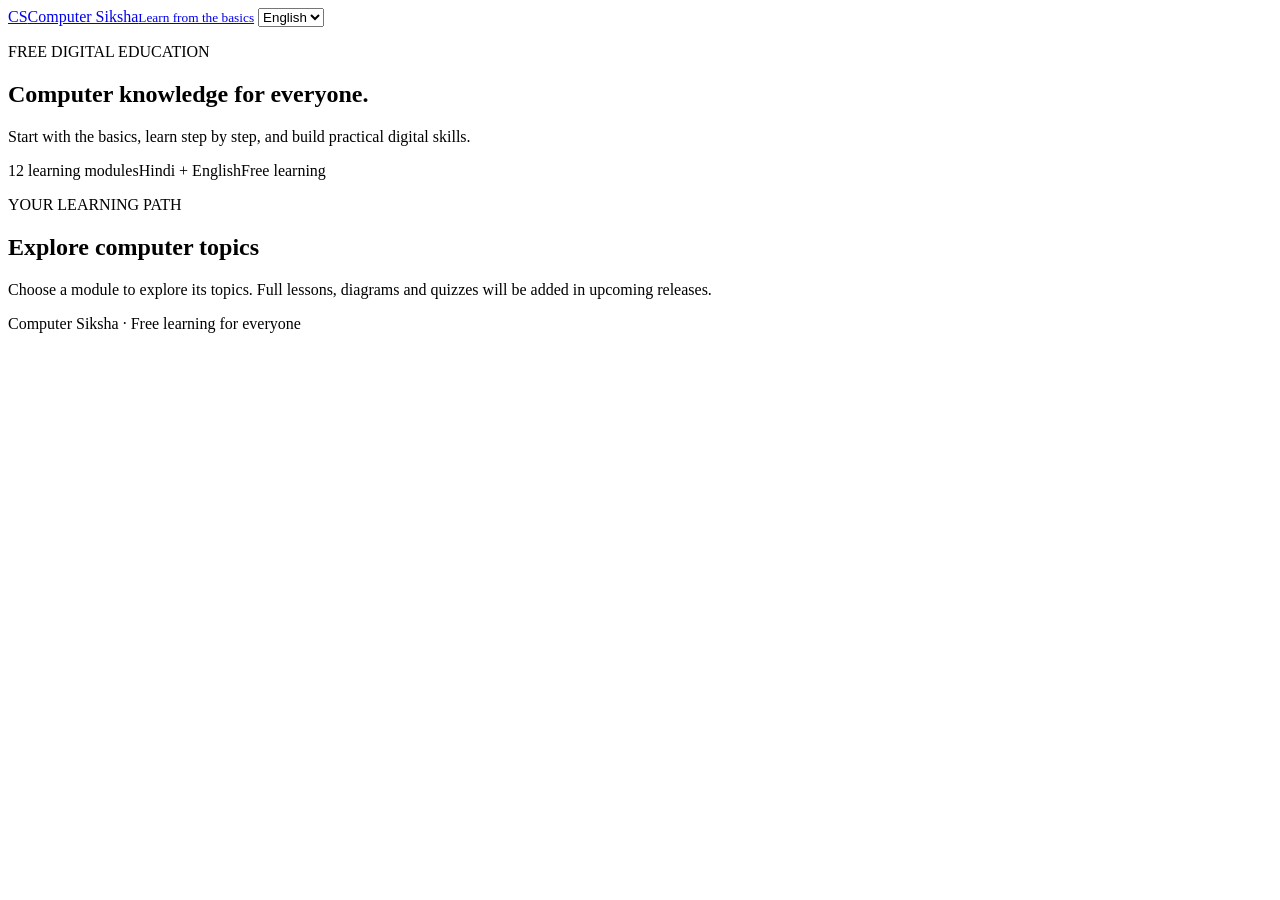
==== web/index.html @ 4361beff "Add Computer Siksha Phase 1: web/index.html" ====
<!doctype html>
<html lang="en">
<head>
  <meta charset="utf-8">
  <meta name="viewport" content="width=device-width, initial-scale=1">
  <meta name="theme-color" content="#176b3a">
  <meta name="description" content="Free bilingual computer education for everyone.">
  <title>Computer Siksha</title>
  <link rel="manifest" href="manifest.webmanifest">
  <link rel="stylesheet" href="styles.css">
</head>
<body>
<header class="topbar">
  <a class="brand" href="#"><span class="mark">CS</span><span>Computer Siksha<small>Learn from the basics</small></span></a>
  <select id="language" aria-label="Choose language"><option value="en">English</option><option value="hi">हिन्दी</option></select>
</header>
<main>
  <section class="hero">
    <p class="eyebrow" id="eyebrow">FREE DIGITAL EDUCATION</p>
    <h1 id="heroTitle">Computer knowledge for everyone.</h1>
    <p id="heroText">Start with the basics, learn step by step, and build practical digital skills.</p>
    <div class="tags"><span>12 learning modules</span><span>Hindi + English</span><span>Free learning</span></div>
  </section>
  <section class="section-head"><div><p class="eyebrow" id="pathLabel">YOUR LEARNING PATH</p><h2 id="moduleHeading">Explore computer topics</h2></div></section>
  <section id="modules" class="grid" aria-live="polite"></section>
  <p class="note" id="note">Choose a module to explore its topics. Full lessons, diagrams and quizzes will be added in upcoming releases.</p>
</main>
<footer>Computer Siksha · Free learning for everyone</footer>
<script src="assets/course-data.js"></script><script src="app.js"></script>
</body></html>
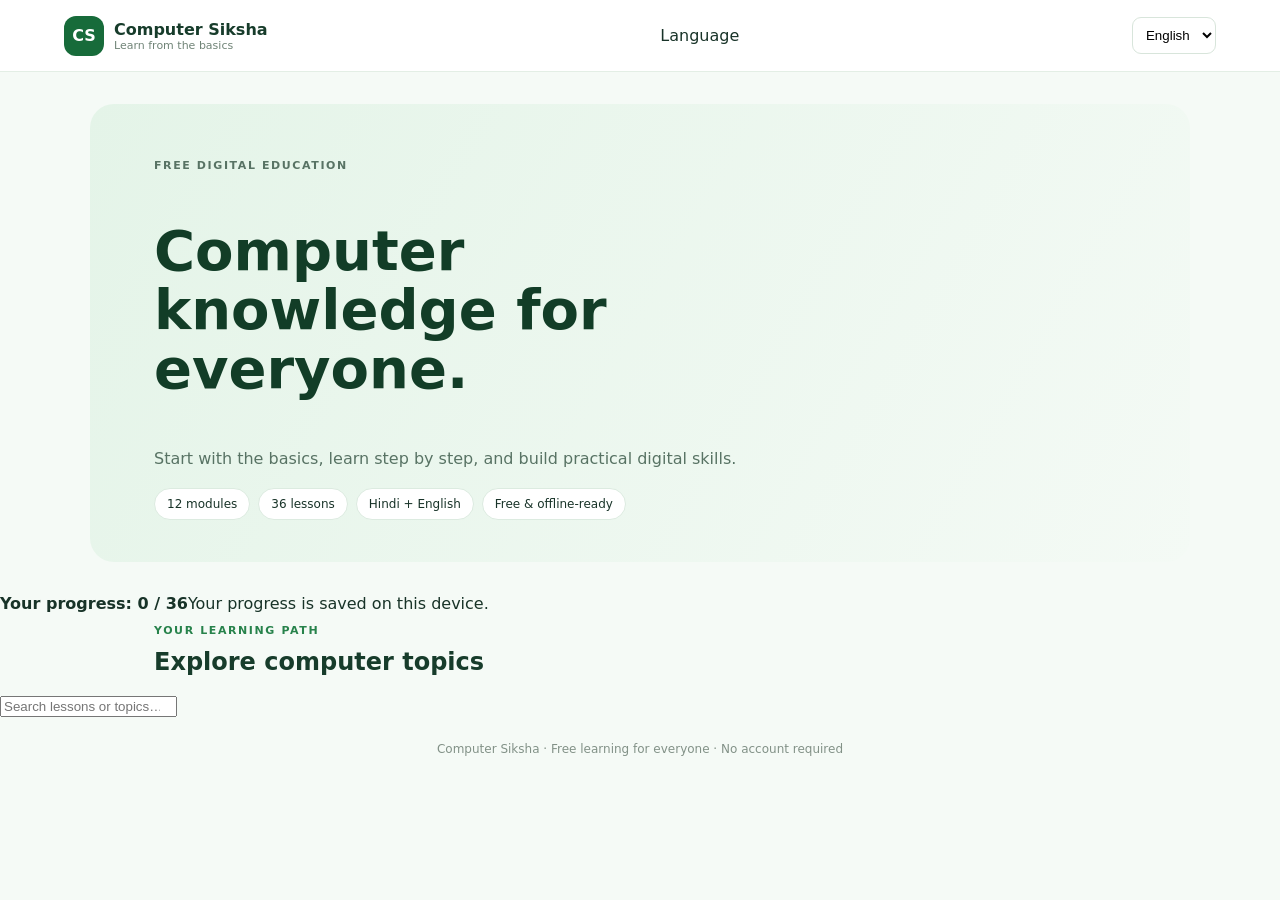
==== commit f4f246c7: "Build bilingual lessons, quizzes and offline learning experience" ====
--- a/web/index.html
+++ b/web/index.html
@@ -1,30 +1,7 @@
 <!doctype html>
-<html lang="en">
-<head>
-  <meta charset="utf-8">
-  <meta name="viewport" content="width=device-width, initial-scale=1">
-  <meta name="theme-color" content="#176b3a">
-  <meta name="description" content="Free bilingual computer education for everyone.">
-  <title>Computer Siksha</title>
-  <link rel="manifest" href="manifest.webmanifest">
-  <link rel="stylesheet" href="styles.css">
-</head>
-<body>
-<header class="topbar">
-  <a class="brand" href="#"><span class="mark">CS</span><span>Computer Siksha<small>Learn from the basics</small></span></a>
-  <select id="language" aria-label="Choose language"><option value="en">English</option><option value="hi">हिन्दी</option></select>
-</header>
-<main>
-  <section class="hero">
-    <p class="eyebrow" id="eyebrow">FREE DIGITAL EDUCATION</p>
-    <h1 id="heroTitle">Computer knowledge for everyone.</h1>
-    <p id="heroText">Start with the basics, learn step by step, and build practical digital skills.</p>
-    <div class="tags"><span>12 learning modules</span><span>Hindi + English</span><span>Free learning</span></div>
-  </section>
-  <section class="section-head"><div><p class="eyebrow" id="pathLabel">YOUR LEARNING PATH</p><h2 id="moduleHeading">Explore computer topics</h2></div></section>
-  <section id="modules" class="grid" aria-live="polite"></section>
-  <p class="note" id="note">Choose a module to explore its topics. Full lessons, diagrams and quizzes will be added in upcoming releases.</p>
-</main>
-<footer>Computer Siksha · Free learning for everyone</footer>
-<script src="assets/course-data.js"></script><script src="app.js"></script>
-</body></html>+<html lang="en"><head><meta charset="utf-8"><meta name="viewport" content="width=device-width,initial-scale=1"><meta name="theme-color" content="#176b3a"><meta name="description" content="Free Hindi and English computer lessons for beginners. Learn computer basics, hardware, internet, office tools and online safety."><title>Computer Siksha — Free Computer Learning</title><link rel="manifest" href="manifest.webmanifest"><link rel="stylesheet" href="styles.css"></head>
+<body><header class="topbar"><a class="brand" href="./"><span class="mark">CS</span><span>Computer Siksha<small>Learn from the basics</small></span></a><label class="language-label" for="language">Language</label><select id="language" aria-label="Choose language"><option value="en">English</option><option value="hi">हिन्दी</option></select></header>
+<main><section class="hero"><p class="eyebrow" id="eyebrow">FREE DIGITAL EDUCATION</p><h1 id="heroTitle">Computer knowledge for everyone.</h1><p id="heroText">Learn step by step with short lessons, practical tips and quick quizzes.</p><div class="tags"><span>12 modules</span><span>36 lessons</span><span>Hindi + English</span><span>Free & offline-ready</span></div></section>
+<section class="progress-wrap"><div class="progress-top"><strong id="progressText">Your progress: 0 / 36</strong><span id="source">Your progress is saved on this device.</span></div><div class="progress-track"><div id="progressBar"></div></div></section>
+<section class="section-head"><div><p class="eyebrow" id="pathLabel">YOUR LEARNING PATH</p><h2 id="moduleHeading">Explore computer topics</h2></div></section><div class="search-wrap"><input id="search" type="search" placeholder="Search lessons or topics…" aria-label="Search lessons"></div><section id="content" class="grid" aria-live="polite"></section></main><footer>Computer Siksha · Free learning for everyone · No account required</footer>
+<script src="assets/course-data.js"></script><script src="assets/lesson-data.js"></script><script src="app.js"></script></body></html>
--- a/web/styles.css
+++ b/web/styles.css
@@ -0,0 +1 @@
+:root{font-family:system-ui,Segoe UI,sans-serif;color:#183328;background:#f5faf6}*{box-sizing:border-box}body{margin:0}.topbar{height:72px;padding:0 5%;display:flex;align-items:center;justify-content:space-between;background:#fff;border-bottom:1px solid #e3eee5}.brand{display:flex;gap:10px;align-items:center;text-decoration:none;color:#173c2b;font-weight:800}.brand small{display:block;font-size:11px;color:#708477;font-weight:500}.mark{width:40px;height:40px;border-radius:12px;background:#176b3a;color:#fff;display:grid;place-items:center}.hero{max-width:1100px;margin:32px auto;padding:42px 5%;border-radius:24px;background:linear-gradient(120deg,#e4f4e8,#f4faf5)}.eyebrow{font-size:11px;letter-spacing:1.6px;font-weight:800;color:#27824b}.hero h1{font-size:clamp(34px,5vw,56px);line-height:1.05;color:#123d27;max-width:650px}.hero p{color:#587364;line-height:1.7}.tags{display:flex;gap:8px;flex-wrap:wrap}.tags span{background:white;border:1px solid #dcebe0;border-radius:30px;padding:8px 12px;font-size:12px}.section-head,.grid{max-width:1100px;margin:0 auto;padding:0 5%}.section-head h2{margin-top:4px;color:#173c2b}.grid{display:grid;grid-template-columns:repeat(3,1fr);gap:14px}.module{background:white;border:1px solid #e1ece4;border-radius:16px;padding:18px;text-align:left;cursor:pointer;color:#183328}.module:hover{border-color:#78b88b;transform:translateY(-2px)}.module b{display:block;margin:9px 0}.module small{color:#718277;line-height:1.5}.topics{grid-column:1/-1;background:#eaf5ed;border-radius:12px;padding:14px 20px}.topics li{padding:4px;color:#385e46}.note{max-width:1000px;margin:32px auto;padding:18px 22px;background:#eaf5ed;border-left:4px solid #27824b;color:#52705e}footer{text-align:center;padding:25px;color:#829187;font-size:12px}select{padding:9px;border:1px solid #d8e5db;border-radius:9px;background:white}@media(max-width:720px){.grid{grid-template-columns:1fr 1fr;padding:0 14px}.hero{margin:16px;padding:28px 22px}.section-head{padding:0 18px}}@media(max-width:440px){.grid{grid-template-columns:1fr}.topbar{padding:0 14px}}
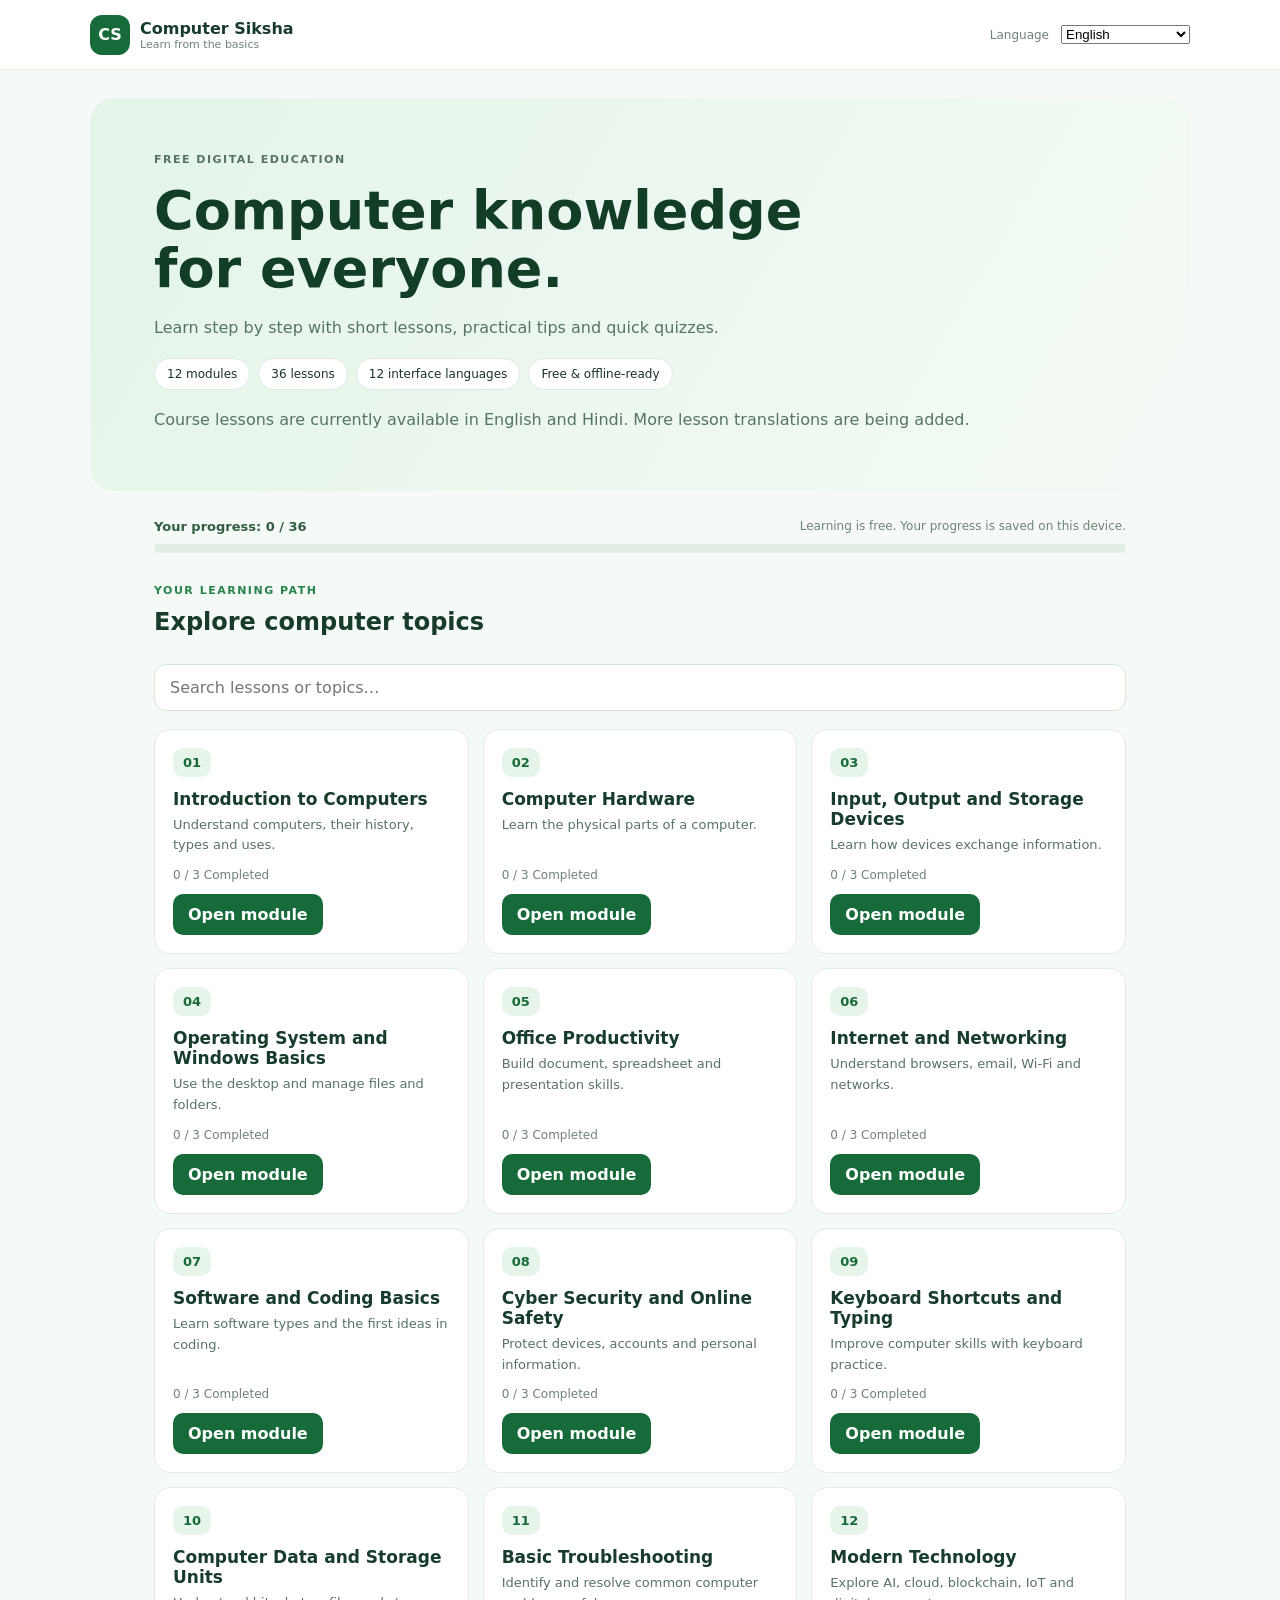
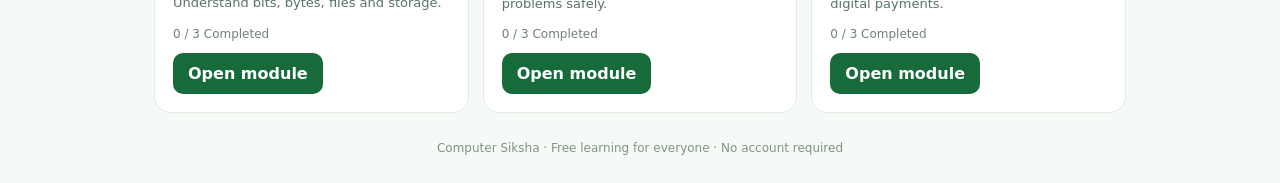
==== commit a75ffc79: "Add 12-language interface foundation and RTL support" ====
--- a/web/index.html
+++ b/web/index.html
@@ -1,7 +1,7 @@
 <!doctype html>
 <html lang="en"><head><meta charset="utf-8"><meta name="viewport" content="width=device-width,initial-scale=1"><meta name="theme-color" content="#176b3a"><meta name="description" content="Free Hindi and English computer lessons for beginners. Learn computer basics, hardware, internet, office tools and online safety."><title>Computer Siksha — Free Computer Learning</title><link rel="manifest" href="manifest.webmanifest"><link rel="stylesheet" href="styles.css"></head>
-<body><header class="topbar"><a class="brand" href="./"><span class="mark">CS</span><span>Computer Siksha<small>Learn from the basics</small></span></a><label class="language-label" for="language">Language</label><select id="language" aria-label="Choose language"><option value="en">English</option><option value="hi">हिन्दी</option></select></header>
-<main><section class="hero"><p class="eyebrow" id="eyebrow">FREE DIGITAL EDUCATION</p><h1 id="heroTitle">Computer knowledge for everyone.</h1><p id="heroText">Learn step by step with short lessons, practical tips and quick quizzes.</p><div class="tags"><span>12 modules</span><span>36 lessons</span><span>Hindi + English</span><span>Free & offline-ready</span></div></section>
+<body><header class="topbar"><a class="brand" href="./"><span class="mark">CS</span><span>Computer Siksha<small>Learn from the basics</small></span></a><label class="language-label" for="language">Language</label><select id="language" aria-label="Choose language"><option value="en">English</option><option value="hi">हिन्दी</option><option value="es">Español</option><option value="zh-CN">简体中文</option><option value="ar">العربية</option><option value="fr">Français</option><option value="pt">Português</option><option value="bn">বাংলা</option><option value="ru">Русский</option><option value="ur">اردو</option><option value="id">Bahasa Indonesia</option><option value="ja">日本語</option></select></header>
+<main><section class="hero"><p class="eyebrow" id="eyebrow">FREE DIGITAL EDUCATION</p><h1 id="heroTitle">Computer knowledge for everyone.</h1><p id="heroText">Learn step by step with short lessons, practical tips and quick quizzes.</p><div class="tags"><span>12 modules</span><span>36 lessons</span><span>12 interface languages</span><span>Free & offline-ready</span></div><p id="localeNote" class="locale-note" role="status"></p></section>
 <section class="progress-wrap"><div class="progress-top"><strong id="progressText">Your progress: 0 / 36</strong><span id="source">Your progress is saved on this device.</span></div><div class="progress-track"><div id="progressBar"></div></div></section>
 <section class="section-head"><div><p class="eyebrow" id="pathLabel">YOUR LEARNING PATH</p><h2 id="moduleHeading">Explore computer topics</h2></div></section><div class="search-wrap"><input id="search" type="search" placeholder="Search lessons or topics…" aria-label="Search lessons"></div><section id="content" class="grid" aria-live="polite"></section></main><footer>Computer Siksha · Free learning for everyone · No account required</footer>
-<script src="assets/course-data.js"></script><script src="assets/lesson-data.js"></script><script src="app.js"></script></body></html>+<script src="assets/locales.js"></script><script src="assets/course-data.js"></script><script src="assets/lesson-data.js"></script><script src="app.js"></script></body></html>
--- a/web/styles.css
+++ b/web/styles.css
@@ -1 +1,2 @@
-:root{font-family:system-ui,Segoe UI,sans-serif;color:#183328;background:#f5faf6}*{box-sizing:border-box}body{margin:0}.topbar{height:72px;padding:0 5%;display:flex;align-items:center;justify-content:space-between;background:#fff;border-bottom:1px solid #e3eee5}.brand{display:flex;gap:10px;align-items:center;text-decoration:none;color:#173c2b;font-weight:800}.brand small{display:block;font-size:11px;color:#708477;font-weight:500}.mark{width:40px;height:40px;border-radius:12px;background:#176b3a;color:#fff;display:grid;place-items:center}.hero{max-width:1100px;margin:32px auto;padding:42px 5%;border-radius:24px;background:linear-gradient(120deg,#e4f4e8,#f4faf5)}.eyebrow{font-size:11px;letter-spacing:1.6px;font-weight:800;color:#27824b}.hero h1{font-size:clamp(34px,5vw,56px);line-height:1.05;color:#123d27;max-width:650px}.hero p{color:#587364;line-height:1.7}.tags{display:flex;gap:8px;flex-wrap:wrap}.tags span{background:white;border:1px solid #dcebe0;border-radius:30px;padding:8px 12px;font-size:12px}.section-head,.grid{max-width:1100px;margin:0 auto;padding:0 5%}.section-head h2{margin-top:4px;color:#173c2b}.grid{display:grid;grid-template-columns:repeat(3,1fr);gap:14px}.module{background:white;border:1px solid #e1ece4;border-radius:16px;padding:18px;text-align:left;cursor:pointer;color:#183328}.module:hover{border-color:#78b88b;transform:translateY(-2px)}.module b{display:block;margin:9px 0}.module small{color:#718277;line-height:1.5}.topics{grid-column:1/-1;background:#eaf5ed;border-radius:12px;padding:14px 20px}.topics li{padding:4px;color:#385e46}.note{max-width:1000px;margin:32px auto;padding:18px 22px;background:#eaf5ed;border-left:4px solid #27824b;color:#52705e}footer{text-align:center;padding:25px;color:#829187;font-size:12px}select{padding:9px;border:1px solid #d8e5db;border-radius:9px;background:white}@media(max-width:720px){.grid{grid-template-columns:1fr 1fr;padding:0 14px}.hero{margin:16px;padding:28px 22px}.section-head{padding:0 18px}}@media(max-width:440px){.grid{grid-template-columns:1fr}.topbar{padding:0 14px}}+:root{font-family:system-ui,"Noto Sans Devanagari",Segoe UI,sans-serif;color:#183328;background:#f5faf6;font-synthesis:none}*{box-sizing:border-box}body{margin:0}.topbar{min-height:70px;padding:10px max(5%,calc((100% - 1100px)/2));display:flex;align-items:center;gap:12px;background:#fff;border-bottom:1px solid #e3eee5}.brand{display:flex;gap:10px;align-items:center;text-decoration:none;color:#173c2b;font-weight:800;margin-right:auto}.brand small{display:block;font-size:11px;color:#708477;font-weight:500}.mark{width:40px;height:40px;border-radius:12px;background:#176b3a;color:#fff;display:grid;place-items:center}.hero{max-width:1100px;margin:28px auto 20px;padding:42px 5%;border-radius:24px;background:linear-gradient(120deg,#e4f4e8,#f4faf5)}.eyebrow{font-size:11px;letter-spacing:1.5px;font-weight:800;color:#27824b}.hero h1{font-size:clamp(32px,5vw,54px);line-height:1.08;color:#123d27;max-width:700px;margin:12px 0}.hero p{color:#587364;line-height:1.7}.tags{display:flex;gap:8px;flex-wrap:wrap}.tags span{background:#fff;border:1px solid #dcebe0;border-radius:30px;padding:8px 12px;font-size:12px}.progress-wrap,.section-head,.search-wrap,.grid{max-width:1100px;margin:0 auto;padding:0 5%}.progress-wrap{padding-top:8px;padding-bottom:20px}.progress-top{display:flex;justify-content:space-between;gap:10px;flex-wrap:wrap;font-size:13px;color:#315d43}.progress-top span,.muted{color:#718277;font-size:12px}.progress-track{height:9px;border-radius:20px;background:#e2eee5;overflow:hidden;margin-top:10px}.progress-track div{height:100%;background:#27824b;width:0;transition:width .2s}.section-head h2{margin-top:4px;color:#173c2b}.search-wrap{padding-top:8px;padding-bottom:18px}.search-wrap input{width:100%;padding:13px 15px;border:1px solid #d8e5db;border-radius:12px;font:inherit;background:white}.grid{display:grid;grid-template-columns:repeat(3,1fr);gap:14px}.module-card{background:#fff;border:1px solid #e1ece4;border-radius:16px;padding:18px;display:flex;flex-direction:column;align-items:flex-start;min-height:205px}.module-icon{background:#e7f4ea;color:#176b3a;border-radius:10px;padding:7px 10px;font-weight:800;font-size:13px}.module-card h3{font-size:17px;margin:12px 0 6px;color:#173c2b}.module-card p{color:#587364;font-size:13px;line-height:1.6;margin:0 0 12px}.module-card .muted{margin-top:auto;margin-bottom:12px}.primary,.secondary,.back{border:0;border-radius:10px;padding:11px 15px;font:inherit;font-weight:700;cursor:pointer}.primary{background:#176b3a;color:#fff}.secondary{background:#e5f2e8;color:#175b34;margin-top:16px}.back{background:transparent;color:#176b3a;padding-left:0}.lesson-title{font-size:clamp(25px,4vw,36px);color:#163e29;margin:8px 0}.lesson-intro{font-size:17px;line-height:1.8;color:#3d5e4b;max-width:850px}.diagram{display:flex;align-items:center;justify-content:center;gap:10px;flex-wrap:wrap;padding:22px 10px;margin:20px 0;background:#eaf5ed;border-radius:16px;color:#176b3a;font-weight:800}.flow-step{padding:13px 16px;border:1px solid #c9e1d0;background:#fff;border-radius:12px;text-align:center;font-size:13px}.flow-step small{font-weight:500;color:#65806d}.key-points{padding-left:24px;max-width:850px;line-height:1.8;color:#355a43}.key-points li{padding:7px 0}.quiz-heading{margin-top:28px;color:#173c2b}.question{border:1px solid #dce9df;border-radius:13px;margin:12px 0;padding:14px 16px;background:#fff}.question legend{font-weight:700;padding:0 5px}.choice{display:flex;gap:8px;align-items:center;padding:9px 4px;cursor:pointer}.result{font-weight:800;padding:12px;border-radius:10px;background:#fff1d8;color:#805000}.result.good{background:#e5f5e9;color:#176b3a}.explanation{font-size:13px;color:#557461;margin:8px 0}.empty{color:#587364}.language-label{font-size:12px;color:#718277}footer{text-align:center;padding:28px;color:#829187;font-size:12px}@media(max-width:800px){.grid{grid-template-columns:repeat(2,1fr)}.hero{margin:16px;padding:28px 22px}.progress-wrap,.section-head,.search-wrap{padding-left:18px;padding-right:18px}}@media(max-width:520px){.grid{grid-template-columns:1fr;padding:0 14px}.topbar{padding:10px 14px}.hero{margin:14px}.progress-top{display:block}.progress-top span{display:block;margin-top:5px}.diagram{gap:6px}.flow-step{padding:10px 11px}}
+.lesson-diagram{display:block;width:100%;max-width:900px;height:auto;border-radius:14px}.diagram:has(.lesson-diagram){padding:8px;background:#eaf5ed}
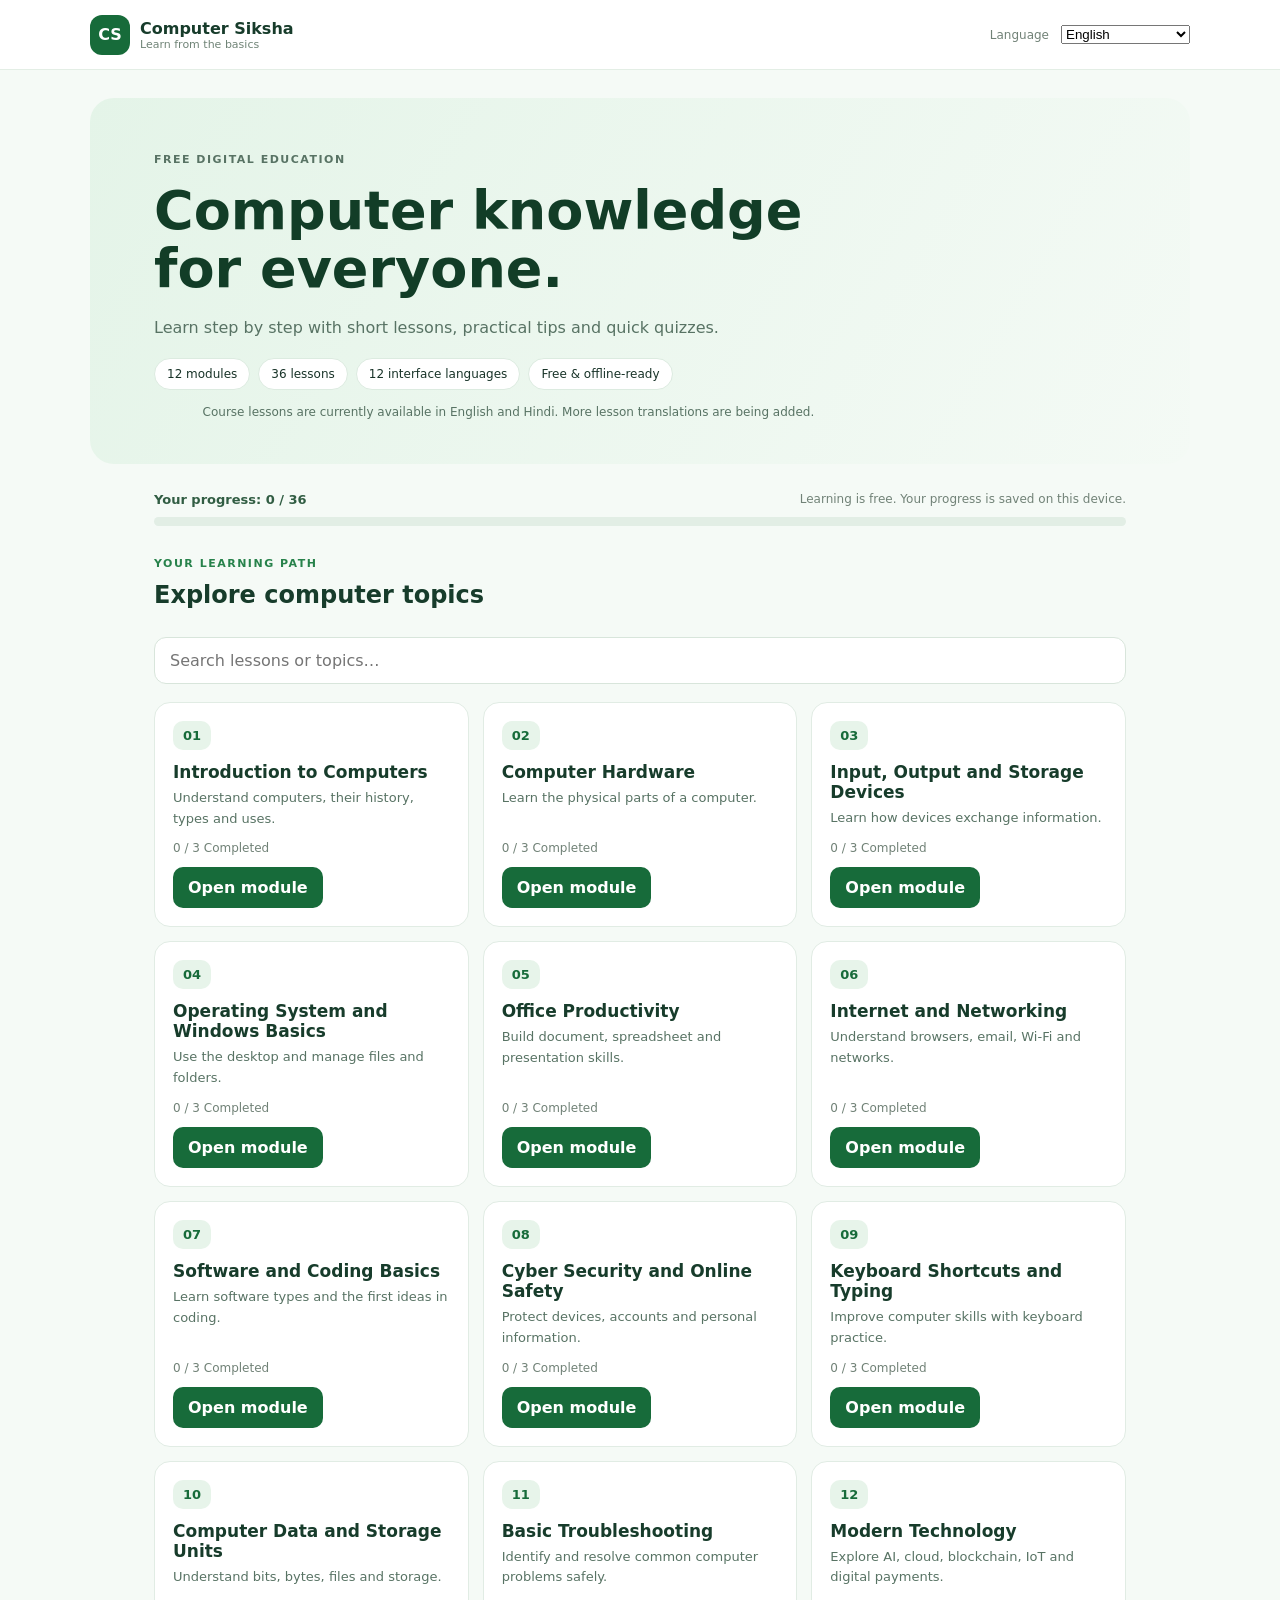
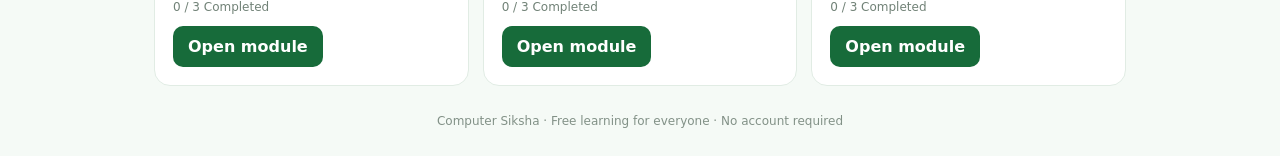
==== commit 15a61f94: "Load translated module names" ====
--- a/web/index.html
+++ b/web/index.html
@@ -4,4 +4,4 @@
 <main><section class="hero"><p class="eyebrow" id="eyebrow">FREE DIGITAL EDUCATION</p><h1 id="heroTitle">Computer knowledge for everyone.</h1><p id="heroText">Learn step by step with short lessons, practical tips and quick quizzes.</p><div class="tags"><span>12 modules</span><span>36 lessons</span><span>12 interface languages</span><span>Free & offline-ready</span></div><p id="localeNote" class="locale-note" role="status"></p></section>
 <section class="progress-wrap"><div class="progress-top"><strong id="progressText">Your progress: 0 / 36</strong><span id="source">Your progress is saved on this device.</span></div><div class="progress-track"><div id="progressBar"></div></div></section>
 <section class="section-head"><div><p class="eyebrow" id="pathLabel">YOUR LEARNING PATH</p><h2 id="moduleHeading">Explore computer topics</h2></div></section><div class="search-wrap"><input id="search" type="search" placeholder="Search lessons or topics…" aria-label="Search lessons"></div><section id="content" class="grid" aria-live="polite"></section></main><footer>Computer Siksha · Free learning for everyone · No account required</footer>
-<script src="assets/locales.js"></script><script src="assets/course-data.js"></script><script src="assets/lesson-data.js"></script><script src="app.js"></script></body></html>+<script src="assets/locales.js"></script><script src="assets/course-locales.js"></script><script src="assets/course-data.js"></script><script src="assets/lesson-data.js"></script><script src="app.js"></script></body></html>
--- a/web/styles.css
+++ b/web/styles.css
@@ -1,2 +1,4 @@
 :root{font-family:system-ui,"Noto Sans Devanagari",Segoe UI,sans-serif;color:#183328;background:#f5faf6;font-synthesis:none}*{box-sizing:border-box}body{margin:0}.topbar{min-height:70px;padding:10px max(5%,calc((100% - 1100px)/2));display:flex;align-items:center;gap:12px;background:#fff;border-bottom:1px solid #e3eee5}.brand{display:flex;gap:10px;align-items:center;text-decoration:none;color:#173c2b;font-weight:800;margin-right:auto}.brand small{display:block;font-size:11px;color:#708477;font-weight:500}.mark{width:40px;height:40px;border-radius:12px;background:#176b3a;color:#fff;display:grid;place-items:center}.hero{max-width:1100px;margin:28px auto 20px;padding:42px 5%;border-radius:24px;background:linear-gradient(120deg,#e4f4e8,#f4faf5)}.eyebrow{font-size:11px;letter-spacing:1.5px;font-weight:800;color:#27824b}.hero h1{font-size:clamp(32px,5vw,54px);line-height:1.08;color:#123d27;max-width:700px;margin:12px 0}.hero p{color:#587364;line-height:1.7}.tags{display:flex;gap:8px;flex-wrap:wrap}.tags span{background:#fff;border:1px solid #dcebe0;border-radius:30px;padding:8px 12px;font-size:12px}.progress-wrap,.section-head,.search-wrap,.grid{max-width:1100px;margin:0 auto;padding:0 5%}.progress-wrap{padding-top:8px;padding-bottom:20px}.progress-top{display:flex;justify-content:space-between;gap:10px;flex-wrap:wrap;font-size:13px;color:#315d43}.progress-top span,.muted{color:#718277;font-size:12px}.progress-track{height:9px;border-radius:20px;background:#e2eee5;overflow:hidden;margin-top:10px}.progress-track div{height:100%;background:#27824b;width:0;transition:width .2s}.section-head h2{margin-top:4px;color:#173c2b}.search-wrap{padding-top:8px;padding-bottom:18px}.search-wrap input{width:100%;padding:13px 15px;border:1px solid #d8e5db;border-radius:12px;font:inherit;background:white}.grid{display:grid;grid-template-columns:repeat(3,1fr);gap:14px}.module-card{background:#fff;border:1px solid #e1ece4;border-radius:16px;padding:18px;display:flex;flex-direction:column;align-items:flex-start;min-height:205px}.module-icon{background:#e7f4ea;color:#176b3a;border-radius:10px;padding:7px 10px;font-weight:800;font-size:13px}.module-card h3{font-size:17px;margin:12px 0 6px;color:#173c2b}.module-card p{color:#587364;font-size:13px;line-height:1.6;margin:0 0 12px}.module-card .muted{margin-top:auto;margin-bottom:12px}.primary,.secondary,.back{border:0;border-radius:10px;padding:11px 15px;font:inherit;font-weight:700;cursor:pointer}.primary{background:#176b3a;color:#fff}.secondary{background:#e5f2e8;color:#175b34;margin-top:16px}.back{background:transparent;color:#176b3a;padding-left:0}.lesson-title{font-size:clamp(25px,4vw,36px);color:#163e29;margin:8px 0}.lesson-intro{font-size:17px;line-height:1.8;color:#3d5e4b;max-width:850px}.diagram{display:flex;align-items:center;justify-content:center;gap:10px;flex-wrap:wrap;padding:22px 10px;margin:20px 0;background:#eaf5ed;border-radius:16px;color:#176b3a;font-weight:800}.flow-step{padding:13px 16px;border:1px solid #c9e1d0;background:#fff;border-radius:12px;text-align:center;font-size:13px}.flow-step small{font-weight:500;color:#65806d}.key-points{padding-left:24px;max-width:850px;line-height:1.8;color:#355a43}.key-points li{padding:7px 0}.quiz-heading{margin-top:28px;color:#173c2b}.question{border:1px solid #dce9df;border-radius:13px;margin:12px 0;padding:14px 16px;background:#fff}.question legend{font-weight:700;padding:0 5px}.choice{display:flex;gap:8px;align-items:center;padding:9px 4px;cursor:pointer}.result{font-weight:800;padding:12px;border-radius:10px;background:#fff1d8;color:#805000}.result.good{background:#e5f5e9;color:#176b3a}.explanation{font-size:13px;color:#557461;margin:8px 0}.empty{color:#587364}.language-label{font-size:12px;color:#718277}footer{text-align:center;padding:28px;color:#829187;font-size:12px}@media(max-width:800px){.grid{grid-template-columns:repeat(2,1fr)}.hero{margin:16px;padding:28px 22px}.progress-wrap,.section-head,.search-wrap{padding-left:18px;padding-right:18px}}@media(max-width:520px){.grid{grid-template-columns:1fr;padding:0 14px}.topbar{padding:10px 14px}.hero{margin:14px}.progress-top{display:block}.progress-top span{display:block;margin-top:5px}.diagram{gap:6px}.flow-step{padding:10px 11px}}
 .lesson-diagram{display:block;width:100%;max-width:900px;height:auto;border-radius:14px}.diagram:has(.lesson-diagram){padding:8px;background:#eaf5ed}
+
+.locale-note{max-width:1100px;margin:12px auto 0;padding:0 5%;font-size:12px;color:#62766a;line-height:1.6}html[dir="rtl"] body{text-align:right}html[dir="rtl"] .brand{margin-right:0;margin-left:auto}html[dir="rtl"] .topbar{flex-direction:row-reverse}html[dir="rtl"] .module-card{align-items:flex-start}
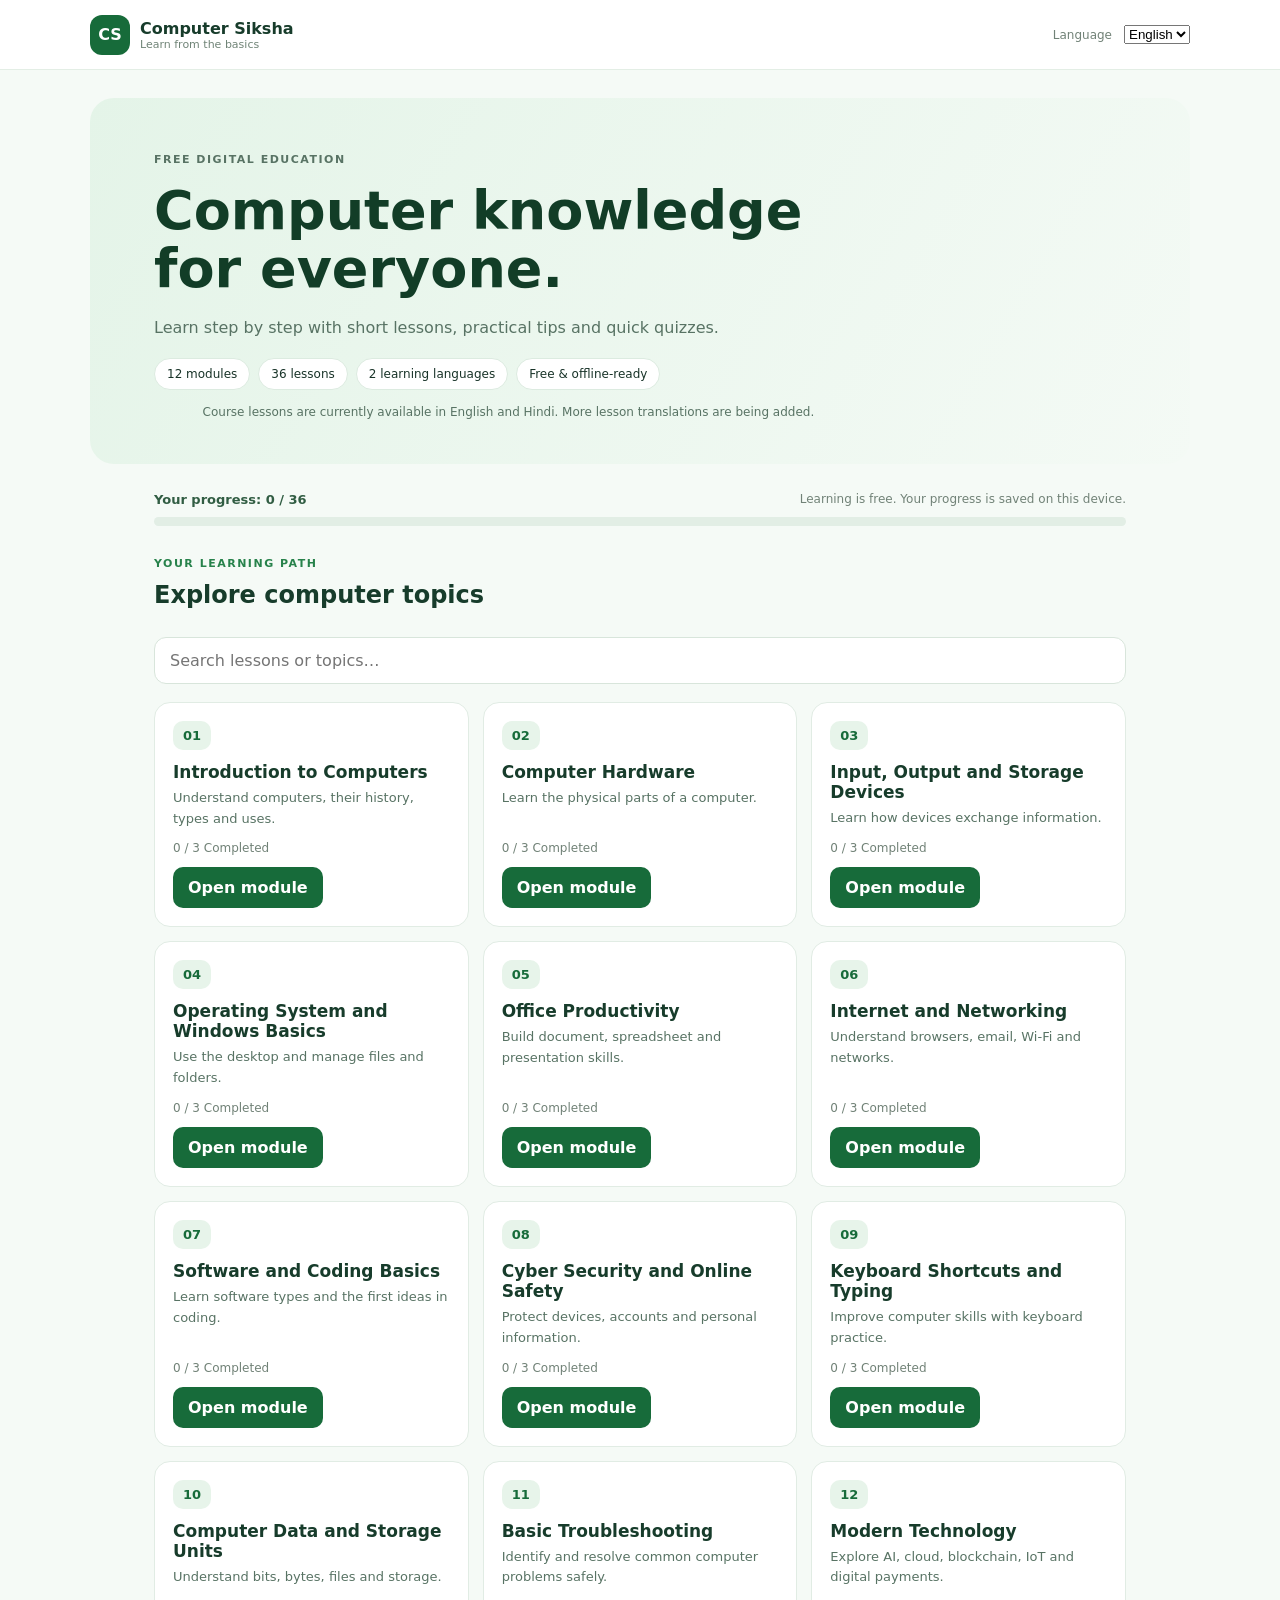
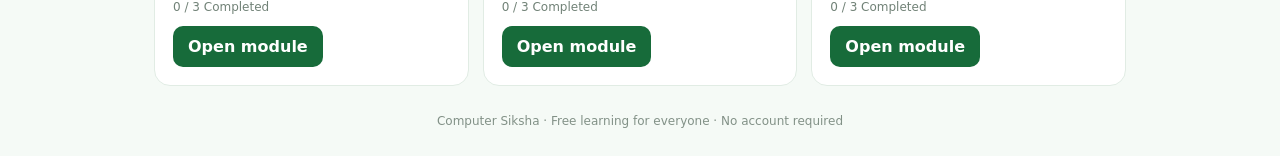
==== commit 62f04079: "Limit initial language selector to English and Hindi" ====
--- a/web/index.html
+++ b/web/index.html
@@ -1,7 +1,7 @@
 <!doctype html>
-<html lang="en"><head><meta charset="utf-8"><meta name="viewport" content="width=device-width,initial-scale=1"><meta name="theme-color" content="#176b3a"><meta name="description" content="Free Hindi and English computer lessons for beginners. Learn computer basics, hardware, internet, office tools and online safety."><title>Computer Siksha — Free Computer Learning</title><link rel="manifest" href="manifest.webmanifest"><link rel="stylesheet" href="styles.css"></head>
-<body><header class="topbar"><a class="brand" href="./"><span class="mark">CS</span><span>Computer Siksha<small>Learn from the basics</small></span></a><label class="language-label" for="language">Language</label><select id="language" aria-label="Choose language"><option value="en">English</option><option value="hi">हिन्दी</option><option value="es">Español</option><option value="zh-CN">简体中文</option><option value="ar">العربية</option><option value="fr">Français</option><option value="pt">Português</option><option value="bn">বাংলা</option><option value="ru">Русский</option><option value="ur">اردو</option><option value="id">Bahasa Indonesia</option><option value="ja">日本語</option></select></header>
-<main><section class="hero"><p class="eyebrow" id="eyebrow">FREE DIGITAL EDUCATION</p><h1 id="heroTitle">Computer knowledge for everyone.</h1><p id="heroText">Learn step by step with short lessons, practical tips and quick quizzes.</p><div class="tags"><span>12 modules</span><span>36 lessons</span><span>12 interface languages</span><span>Free & offline-ready</span></div><p id="localeNote" class="locale-note" role="status"></p></section>
+<html lang="en"><head><meta charset="utf-8"><meta name="viewport" content="width=device-width,initial-scale=1"><meta name="theme-color" content="#176b3a"><meta name="description" content="Free English and Hindi computer lessons for beginners. Learn computer basics, hardware, internet, office tools and online safety."><title>Computer Siksha — Free Computer Learning</title><link rel="manifest" href="manifest.webmanifest"><link rel="stylesheet" href="styles.css"></head>
+<body><header class="topbar"><a class="brand" href="./"><span class="mark">CS</span><span>Computer Siksha<small>Learn from the basics</small></span></a><label class="language-label" for="language">Language</label><select id="language" aria-label="Choose language"><option value="en">English</option><option value="hi">हिन्दी</option></select></header>
+<main><section class="hero"><p class="eyebrow" id="eyebrow">FREE DIGITAL EDUCATION</p><h1 id="heroTitle">Computer knowledge for everyone.</h1><p id="heroText">Learn step by step with short lessons, practical tips and quick quizzes.</p><div class="tags"><span>12 modules</span><span>36 lessons</span><span>2 learning languages</span><span>Free & offline-ready</span></div><p id="localeNote" class="locale-note" role="status"></p></section>
 <section class="progress-wrap"><div class="progress-top"><strong id="progressText">Your progress: 0 / 36</strong><span id="source">Your progress is saved on this device.</span></div><div class="progress-track"><div id="progressBar"></div></div></section>
 <section class="section-head"><div><p class="eyebrow" id="pathLabel">YOUR LEARNING PATH</p><h2 id="moduleHeading">Explore computer topics</h2></div></section><div class="search-wrap"><input id="search" type="search" placeholder="Search lessons or topics…" aria-label="Search lessons"></div><section id="content" class="grid" aria-live="polite"></section></main><footer>Computer Siksha · Free learning for everyone · No account required</footer>
 <script src="assets/locales.js"></script><script src="assets/course-locales.js"></script><script src="assets/course-data.js"></script><script src="assets/lesson-data.js"></script><script src="app.js"></script></body></html>
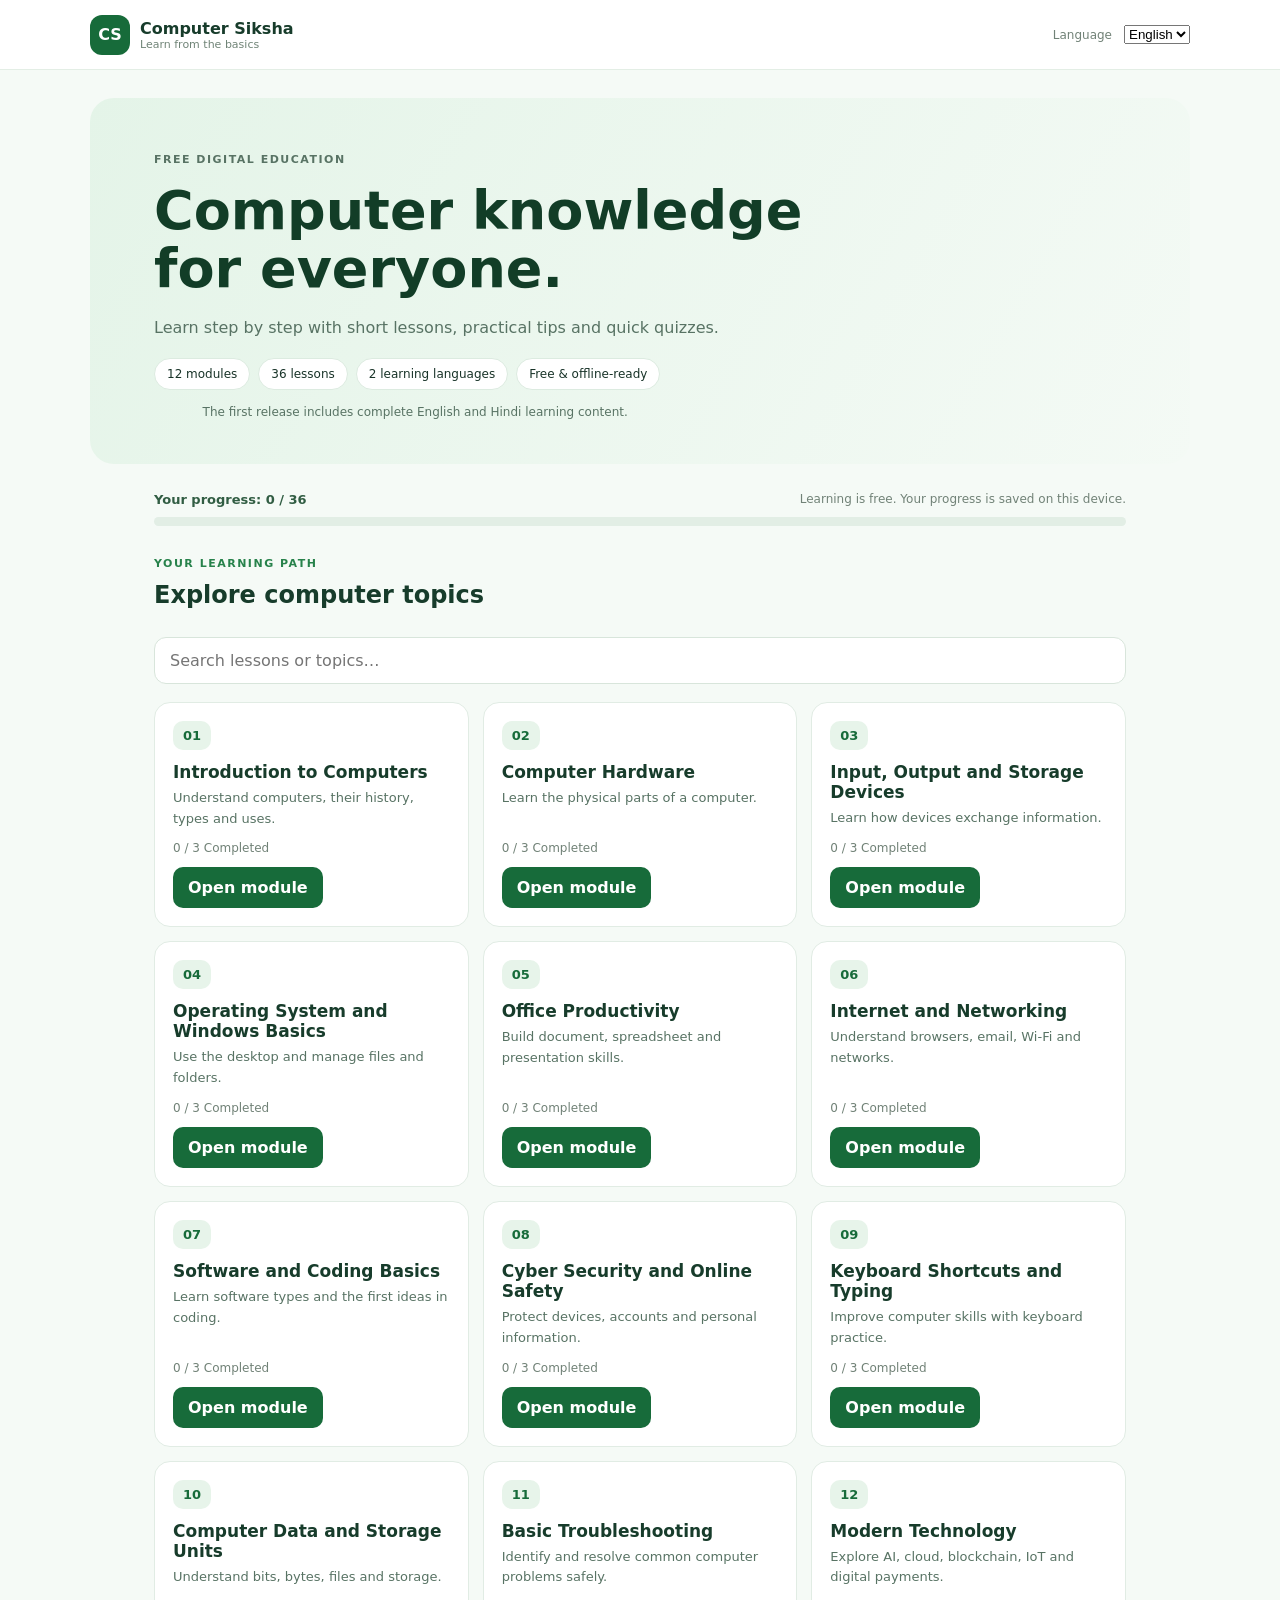
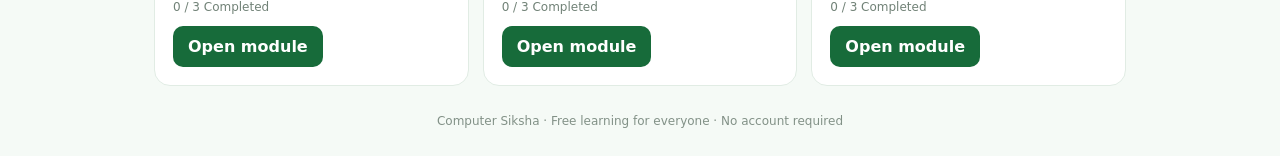
==== commit 97fcbc42: "Load only English and Hindi course assets" ====
--- a/web/index.html
+++ b/web/index.html
@@ -4,4 +4,4 @@
 <main><section class="hero"><p class="eyebrow" id="eyebrow">FREE DIGITAL EDUCATION</p><h1 id="heroTitle">Computer knowledge for everyone.</h1><p id="heroText">Learn step by step with short lessons, practical tips and quick quizzes.</p><div class="tags"><span>12 modules</span><span>36 lessons</span><span>2 learning languages</span><span>Free & offline-ready</span></div><p id="localeNote" class="locale-note" role="status"></p></section>
 <section class="progress-wrap"><div class="progress-top"><strong id="progressText">Your progress: 0 / 36</strong><span id="source">Your progress is saved on this device.</span></div><div class="progress-track"><div id="progressBar"></div></div></section>
 <section class="section-head"><div><p class="eyebrow" id="pathLabel">YOUR LEARNING PATH</p><h2 id="moduleHeading">Explore computer topics</h2></div></section><div class="search-wrap"><input id="search" type="search" placeholder="Search lessons or topics…" aria-label="Search lessons"></div><section id="content" class="grid" aria-live="polite"></section></main><footer>Computer Siksha · Free learning for everyone · No account required</footer>
-<script src="assets/locales.js"></script><script src="assets/course-locales.js"></script><script src="assets/course-data.js"></script><script src="assets/lesson-data.js"></script><script src="app.js"></script></body></html>+<script src="assets/locales.js"></script><script src="assets/course-data.js"></script><script src="assets/lesson-data.js"></script><script src="app.js"></script></body></html>
